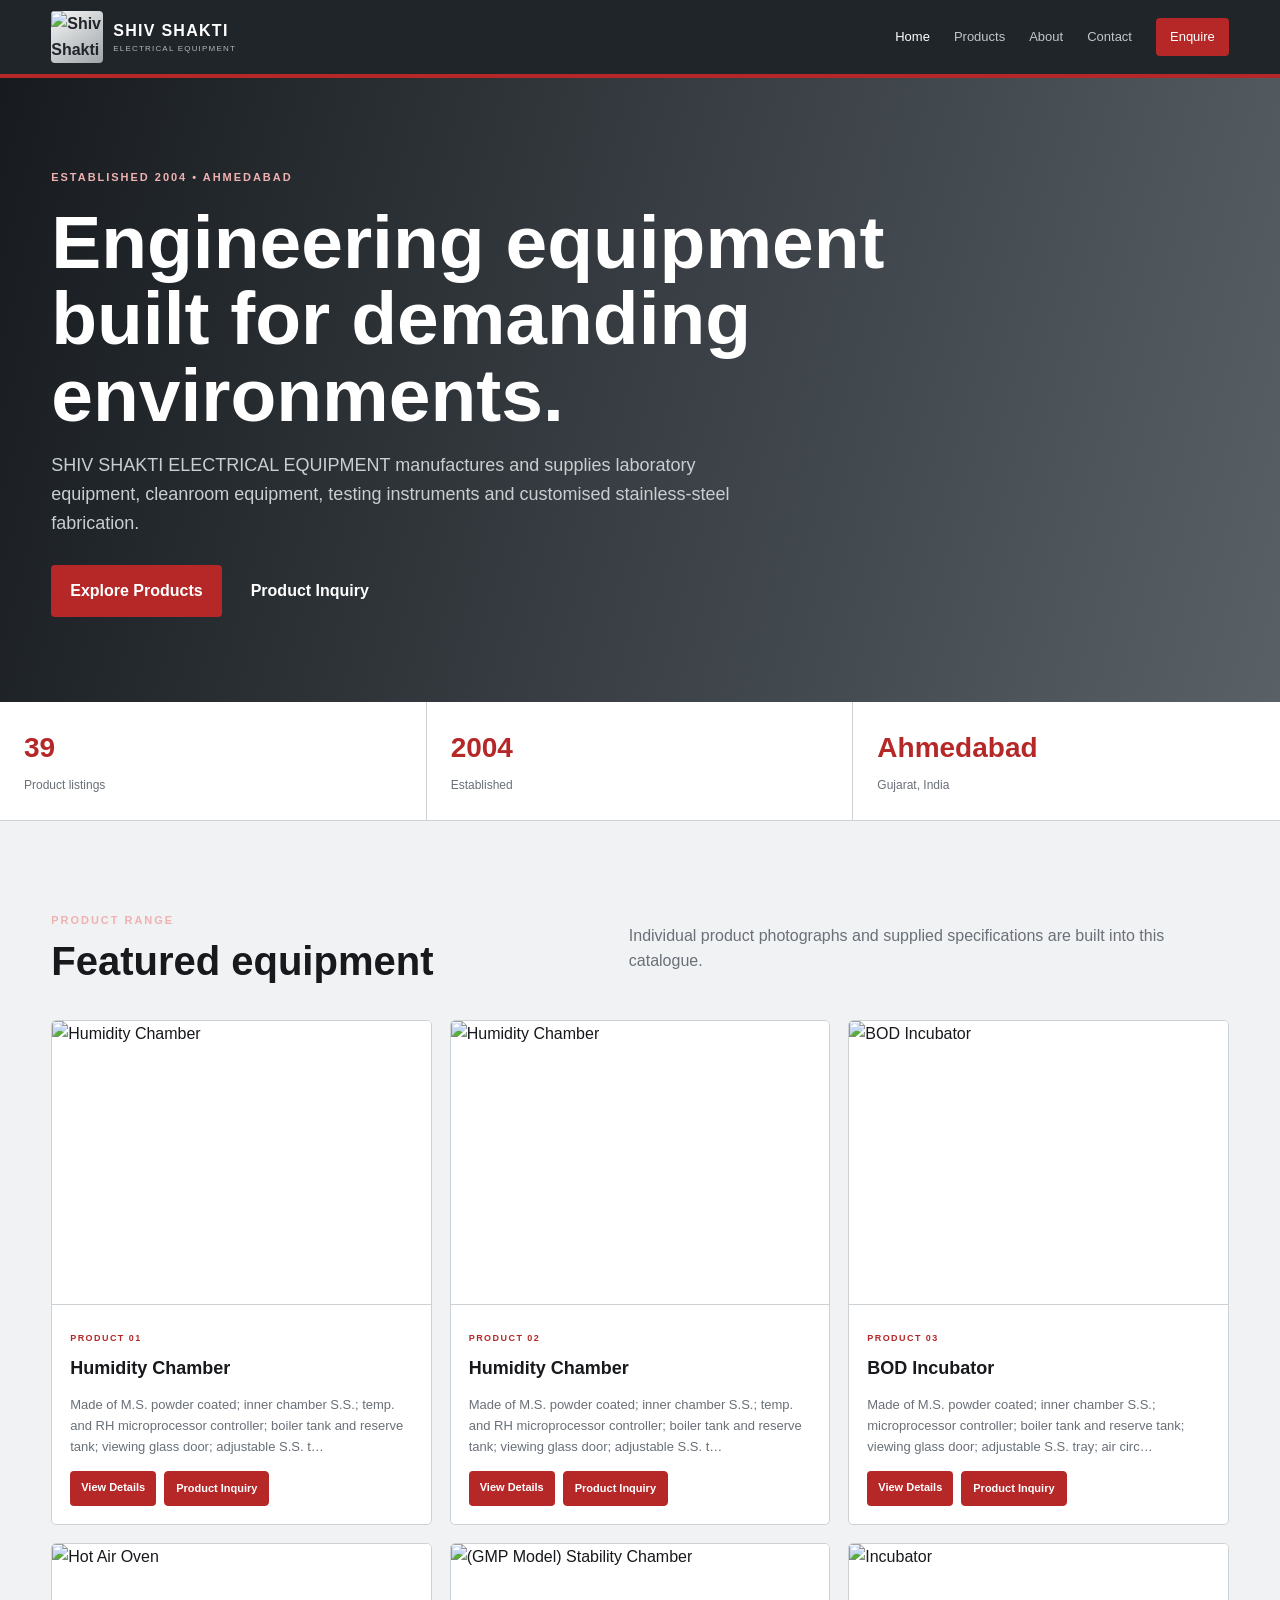
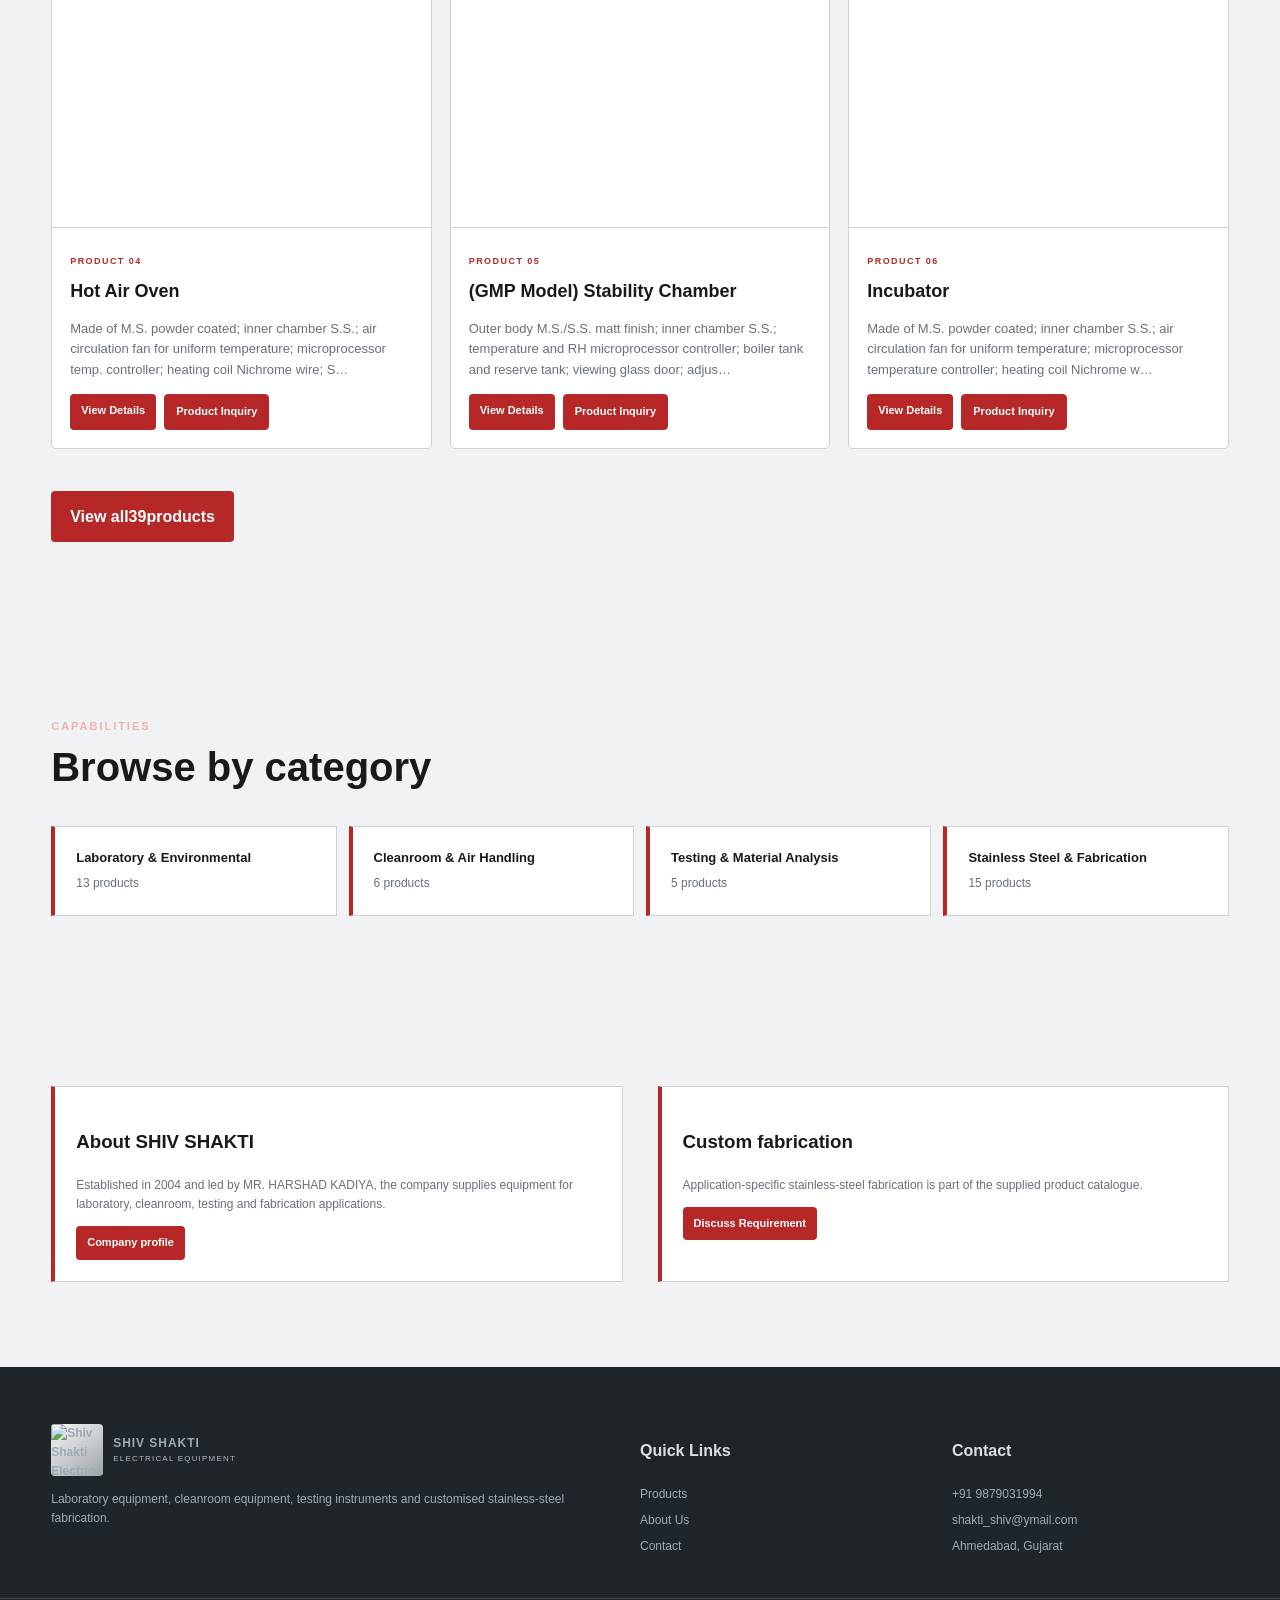
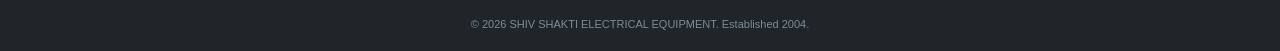
==== index.html @ 259304b1 "Upload SHIV SHAKTI website" ====
<!doctype html><html lang="en"><head><meta charset="utf-8"><meta name="viewport" content="width=device-width,initial-scale=1"><title>SHIV SHAKTI ELECTRICAL EQUIPMENT</title><meta name="description" content="Laboratory Equipment & Custom Stainless-Steel Fabrication"><link rel="stylesheet" href="styles.css"></head><body>
<header class="site-header">
  <div class="container nav-wrap">
    <a class="brand" href="index.html"><span class="brand-mark"><img src="assets/logo.jpeg" alt="Shiv Shakti Electrical Equipment logo"></span><span><b>SHIV SHAKTI</b><small>ELECTRICAL EQUIPMENT</small></span></a>
    <button class="menu-btn" aria-label="Menu" onclick="document.body.classList.toggle('nav-open')">☰</button>
    <nav>
      <a class="active" href="index.html">Home</a>
      <a class="" href="products.html">Products</a>
      <a class="" href="about.html">About</a>
      <a class="" href="contact.html">Contact</a>
      <a class="nav-cta" href="mailto:shakti_shiv@ymail.com?subject=Product%20Inquiry">Enquire</a>
    </nav>
  </div>
</header>
<main>
<section class="hero"><div class="container hero-inner"><span class="eyebrow">Established 2004 • Ahmedabad</span><h1>Engineering equipment built for demanding environments.</h1><p>SHIV SHAKTI ELECTRICAL EQUIPMENT manufactures and supplies laboratory equipment, cleanroom equipment, testing instruments and customised stainless-steel fabrication.</p><div class="hero-actions"><a class="btn" href="products.html">Explore Products</a><a class="btn secondary" href="mailto:shakti_shiv@ymail.com?subject=Product%20Inquiry">Product Inquiry</a></div></div></section>
<section class="stats"><div class="stat"><strong>39</strong><span>Product listings</span></div><div class="stat"><strong>2004</strong><span>Established</span></div><div class="stat"><strong>Ahmedabad</strong><span>Gujarat, India</span></div></section>
<section class="section"><div class="container"><div class="section-head"><div><span class="eyebrow">Product range</span><h2>Featured equipment</h2></div><p>Individual product photographs and supplied specifications are built into this catalogue.</p></div><div class="cards"><article class="product-card">
      <div class="product-img"><img src="assets/product_01_humidity_chamber_1.jpg" alt="Humidity Chamber" loading="lazy"></div>
      <div class="product-body">
        <span class="product-no">PRODUCT 01</span>
        <h3>Humidity Chamber</h3>
        <p>Made of M.S. powder coated; inner chamber S.S.; temp. and RH microprocessor controller; boiler tank and reserve tank; viewing glass door; adjustable S.S. t…</p>
        <div class="card-actions">
          <a class="btn small" href="product.html?id=0">View Details</a>
          <a class="btn small inquiry-btn" href="mailto:shakti_shiv@ymail.com?subject=Product%20Inquiry%20-%20Humidity%20Chamber">Product Inquiry</a>
        </div>
      </div>
    </article><article class="product-card">
      <div class="product-img"><img src="assets/product_02_humidity_chamber_2.jpg" alt="Humidity Chamber" loading="lazy"></div>
      <div class="product-body">
        <span class="product-no">PRODUCT 02</span>
        <h3>Humidity Chamber</h3>
        <p>Made of M.S. powder coated; inner chamber S.S.; temp. and RH microprocessor controller; boiler tank and reserve tank; viewing glass door; adjustable S.S. t…</p>
        <div class="card-actions">
          <a class="btn small" href="product.html?id=1">View Details</a>
          <a class="btn small inquiry-btn" href="mailto:shakti_shiv@ymail.com?subject=Product%20Inquiry%20-%20Humidity%20Chamber">Product Inquiry</a>
        </div>
      </div>
    </article><article class="product-card">
      <div class="product-img"><img src="assets/product_03_bod_incubator.jpg" alt="BOD Incubator" loading="lazy"></div>
      <div class="product-body">
        <span class="product-no">PRODUCT 03</span>
        <h3>BOD Incubator</h3>
        <p>Made of M.S. powder coated; inner chamber S.S.; microprocessor controller; boiler tank and reserve tank; viewing glass door; adjustable S.S. tray; air circ…</p>
        <div class="card-actions">
          <a class="btn small" href="product.html?id=2">View Details</a>
          <a class="btn small inquiry-btn" href="mailto:shakti_shiv@ymail.com?subject=Product%20Inquiry%20-%20BOD%20Incubator">Product Inquiry</a>
        </div>
      </div>
    </article><article class="product-card">
      <div class="product-img"><img src="assets/product_04_hot_air_oven.jpg" alt="Hot Air Oven" loading="lazy"></div>
      <div class="product-body">
        <span class="product-no">PRODUCT 04</span>
        <h3>Hot Air Oven</h3>
        <p>Made of M.S. powder coated; inner chamber S.S.; air circulation fan for uniform temperature; microprocessor temp. controller; heating coil Nichrome wire; S…</p>
        <div class="card-actions">
          <a class="btn small" href="product.html?id=3">View Details</a>
          <a class="btn small inquiry-btn" href="mailto:shakti_shiv@ymail.com?subject=Product%20Inquiry%20-%20Hot%20Air%20Oven">Product Inquiry</a>
        </div>
      </div>
    </article><article class="product-card">
      <div class="product-img"><img src="assets/product_05_gmp_stability_chamber.jpg" alt="(GMP Model) Stability Chamber" loading="lazy"></div>
      <div class="product-body">
        <span class="product-no">PRODUCT 05</span>
        <h3>(GMP Model) Stability Chamber</h3>
        <p>Outer body M.S./S.S. matt finish; inner chamber S.S.; temperature and RH microprocessor controller; boiler tank and reserve tank; viewing glass door; adjus…</p>
        <div class="card-actions">
          <a class="btn small" href="product.html?id=4">View Details</a>
          <a class="btn small inquiry-btn" href="mailto:shakti_shiv@ymail.com?subject=Product%20Inquiry%20-%20%28GMP%20Model%29%20Stability%20Chamber">Product Inquiry</a>
        </div>
      </div>
    </article><article class="product-card">
      <div class="product-img"><img src="assets/product_06_incubator.jpg" alt="Incubator" loading="lazy"></div>
      <div class="product-body">
        <span class="product-no">PRODUCT 06</span>
        <h3>Incubator</h3>
        <p>Made of M.S. powder coated; inner chamber S.S.; air circulation fan for uniform temperature; microprocessor temperature controller; heating coil Nichrome w…</p>
        <div class="card-actions">
          <a class="btn small" href="product.html?id=5">View Details</a>
          <a class="btn small inquiry-btn" href="mailto:shakti_shiv@ymail.com?subject=Product%20Inquiry%20-%20Incubator">Product Inquiry</a>
        </div>
      </div>
    </article><div style="margin-top:24px"><a class="btn" href="products.html">View all <span data-product-count></span> products</a></div></div></section>
<section class="section"><div class="container"><div class="section-head"><div><span class="eyebrow">Capabilities</span><h2>Browse by category</h2></div></div><div class="category-grid"><a class="category" href="products.html"><b>Laboratory &amp; Environmental</b><span>13 products</span></a><a class="category" href="products.html"><b>Cleanroom &amp; Air Handling</b><span>6 products</span></a><a class="category" href="products.html"><b>Testing &amp; Material Analysis</b><span>5 products</span></a><a class="category" href="products.html"><b>Stainless Steel &amp; Fabrication</b><span>15 products</span></a></div></div></section>
<section class="section"><div class="container two-col"><div class="info-box"><h3>About SHIV SHAKTI</h3><p>Established in 2004 and led by MR. HARSHAD KADIYA, the company supplies equipment for laboratory, cleanroom, testing and fabrication applications.</p><a class="btn small" href="about.html">Company profile</a></div><div class="info-box"><h3>Custom fabrication</h3><p>Application-specific stainless-steel fabrication is part of the supplied product catalogue.</p><a class="btn small" href="mailto:shakti_shiv@ymail.com?subject=Custom%20Fabrication%20Inquiry">Discuss Requirement</a></div></div></section>
</main>
<footer>
  <div class="container footer-grid">
    <div><div class="brand footer-brand"><span class="brand-mark"><img src="assets/logo.jpeg" alt="Shiv Shakti Electrical Equipment logo"></span><span><b>SHIV SHAKTI</b><small>ELECTRICAL EQUIPMENT</small></span></div>
    <p>Laboratory equipment, cleanroom equipment, testing instruments and customised stainless-steel fabrication.</p></div>
    <div><h4>Quick Links</h4><a href="products.html">Products</a><a href="about.html">About Us</a><a href="contact.html">Contact</a></div>
    <div><h4>Contact</h4><a href="tel:+919879031994">+91 9879031994</a><a href="mailto:shakti_shiv@ymail.com">shakti_shiv@ymail.com</a><span>Ahmedabad, Gujarat</span></div>
  </div>
  <div class="copyright">© <span data-year></span> SHIV SHAKTI ELECTRICAL EQUIPMENT. Established 2004.</div>
</footer>
<script src="script.js"></script></body></html>
---- styles.css ----
:root{--bg:#f1f2f3;--ink:#17191c;--muted:#697078;--red:#b62828;--line:#cdd2d6}*{box-sizing:border-box}body{margin:0;background:var(--bg);color:var(--ink);font-family:Arial,Helvetica,sans-serif;line-height:1.6}a{color:inherit;text-decoration:none}.container{width:min(1180px,92%);margin:auto}.site-header{background:#20252a;color:#fff;position:sticky;top:0;z-index:20;border-bottom:4px solid var(--red)}.nav-wrap{height:74px;display:flex;align-items:center;justify-content:space-between}.brand{display:flex;align-items:center;gap:10px}.brand-mark{width:52px;height:52px;overflow:hidden;background:linear-gradient(145deg,#f7f7f7,#9ea4a8);color:#20252a;border-radius:4px;display:grid;place-items:center;font-weight:900}.brand b{display:block;letter-spacing:.08em}.brand small{display:block;font-size:8px;color:#aeb7bd;letter-spacing:.15em}nav{display:flex;align-items:center;gap:24px}nav a{font-size:13px;color:#bfc7cc}nav a.active,nav a:hover{color:#fff}.nav-cta{background:var(--red);color:#fff!important;padding:9px 14px;border-radius:4px}.menu-btn{display:none;background:none;color:#fff;border:0;font-size:25px}.hero{min-height:620px;background:linear-gradient(105deg,#171b1f,#596167);color:#fff;display:flex;align-items:center}.hero-inner{padding:85px 0}.eyebrow{color:#f0b1b1;text-transform:uppercase;letter-spacing:.18em;font-size:11px;font-weight:900}.hero h1{font-size:clamp(44px,6vw,75px);line-height:1.02;max-width:900px;margin:15px 0}.hero p{color:#c8ced2;max-width:700px;font-size:18px}.hero-actions{display:flex;gap:10px;flex-wrap:wrap;margin-top:28px}.btn{display:inline-flex;justify-content:center;padding:13px 19px;border-radius:4px;background:var(--red);color:#fff;font-weight:800}.btn.secondary{background:transparent;border-color:#69747b}.stats{background:#fff;display:grid;grid-template-columns:repeat(3,1fr);border-bottom:1px solid var(--line)}.stat{padding:24px;border-right:1px solid var(--line)}.stat:last-child{border:0}.stat strong{font-size:28px;color:var(--red);display:block}.stat span{color:var(--muted);font-size:12px}.section{padding:85px 0}.section-head{display:flex;justify-content:space-between;align-items:end;gap:25px;margin-bottom:30px}.section h2{font-size:40px;line-height:1.1;margin:7px 0}.section-head p{max-width:600px;color:var(--muted)}.cards{display:grid;grid-template-columns:repeat(3,1fr);gap:18px}.product-card{background:#fff;border:1px solid var(--line);border-radius:5px;overflow:hidden}.product-img{aspect-ratio:4/3;background:#fff;border-bottom:1px solid var(--line)}.product-img img{width:100%;height:100%;object-fit:contain}.product-body{padding:18px}.product-no{font-size:9px;letter-spacing:.16em;color:var(--red);font-weight:900}.product-body h3{margin:5px 0;font-size:18px}.product-body p{color:var(--muted);font-size:13px;min-height:62px}.card-actions{display:flex;gap:8px}.btn.small,.icon-btn{padding:8px 11px;font-size:11px}.icon-btn{border:1px solid #b9c0c5;border-radius:4px;color:#188354;font-weight:900}.category-grid{display:grid;grid-template-columns:repeat(4,1fr);gap:12px}.category,.info-box{background:#fff;border:1px solid var(--line);padding:21px;border-left:4px solid var(--red)}.category b{display:block;font-size:13px}.category span,.info-box p{font-size:12px;color:var(--muted)}.page-hero{padding:62px 0;background:#fff;border-bottom:1px solid var(--line)}.page-hero h1{font-size:52px;margin:8px 0}.page-hero p{color:var(--muted);max-width:720px}.search{width:100%;padding:15px;background:#fff;border:1px solid #bfc5c9;border-radius:4px;color:#111;margin:25px 0}.results{font-size:13px;color:var(--muted)}.detail{display:grid;grid-template-columns:1.1fr .9fr;gap:55px;align-items:center;padding:85px 0}.detail-media{background:#fff;border:1px solid var(--line);min-height:500px;display:grid;place-items:center;overflow:hidden}.detail-media img{width:100%;height:100%;max-height:650px;object-fit:contain}.detail-copy h1{font-size:52px;line-height:1.08}.lead{color:var(--muted)}.detail-meta{display:flex;gap:8px;flex-wrap:wrap}.detail-meta span{background:#e6e8ea;border:1px solid #cdd1d4;padding:7px 11px;font-size:11px}.two-col{display:grid;grid-template-columns:1fr 1fr;gap:35px}.contact-list{display:grid;gap:10px}.contact-item{background:#fff;border:1px solid var(--line);padding:16px;border-radius:4px}.contact-item b{display:block}.contact-item a,.contact-item span{color:var(--muted)}footer{background:#20252a;color:#d9dfe2;padding:50px 0 0}.footer-grid{display:grid;grid-template-columns:2fr 1fr 1fr;gap:35px}.footer-grid p,.footer-grid a,.footer-grid span{color:#9eaab2;font-size:12px;display:block;margin:7px 0}.copyright{border-top:1px solid #3a4248;margin-top:35px;padding:17px;text-align:center;color:#7f8b93;font-size:11px}@media(max-width:800px){nav{display:none;position:absolute;top:74px;left:0;right:0;background:#20252a;padding:20px;flex-direction:column}.nav-open nav{display:flex}.menu-btn{display:block}.cards{grid-template-columns:1fr 1fr}.category-grid{grid-template-columns:1fr 1fr}.two-col,.detail,.footer-grid{grid-template-columns:1fr}.stats{grid-template-columns:1fr}.stat{border-right:0;border-bottom:1px solid var(--line)}.section-head{display:block}}@media(max-width:520px){.cards,.category-grid{grid-template-columns:1fr}.hero h1{font-size:45px}}

.brand-mark img{width:100%;height:100%;object-fit:contain;display:block}.inquiry-btn{background:var(--red);color:#fff;border:1px solid var(--red)}.detail-actions{display:flex;gap:10px;flex-wrap:wrap;margin-top:22px}
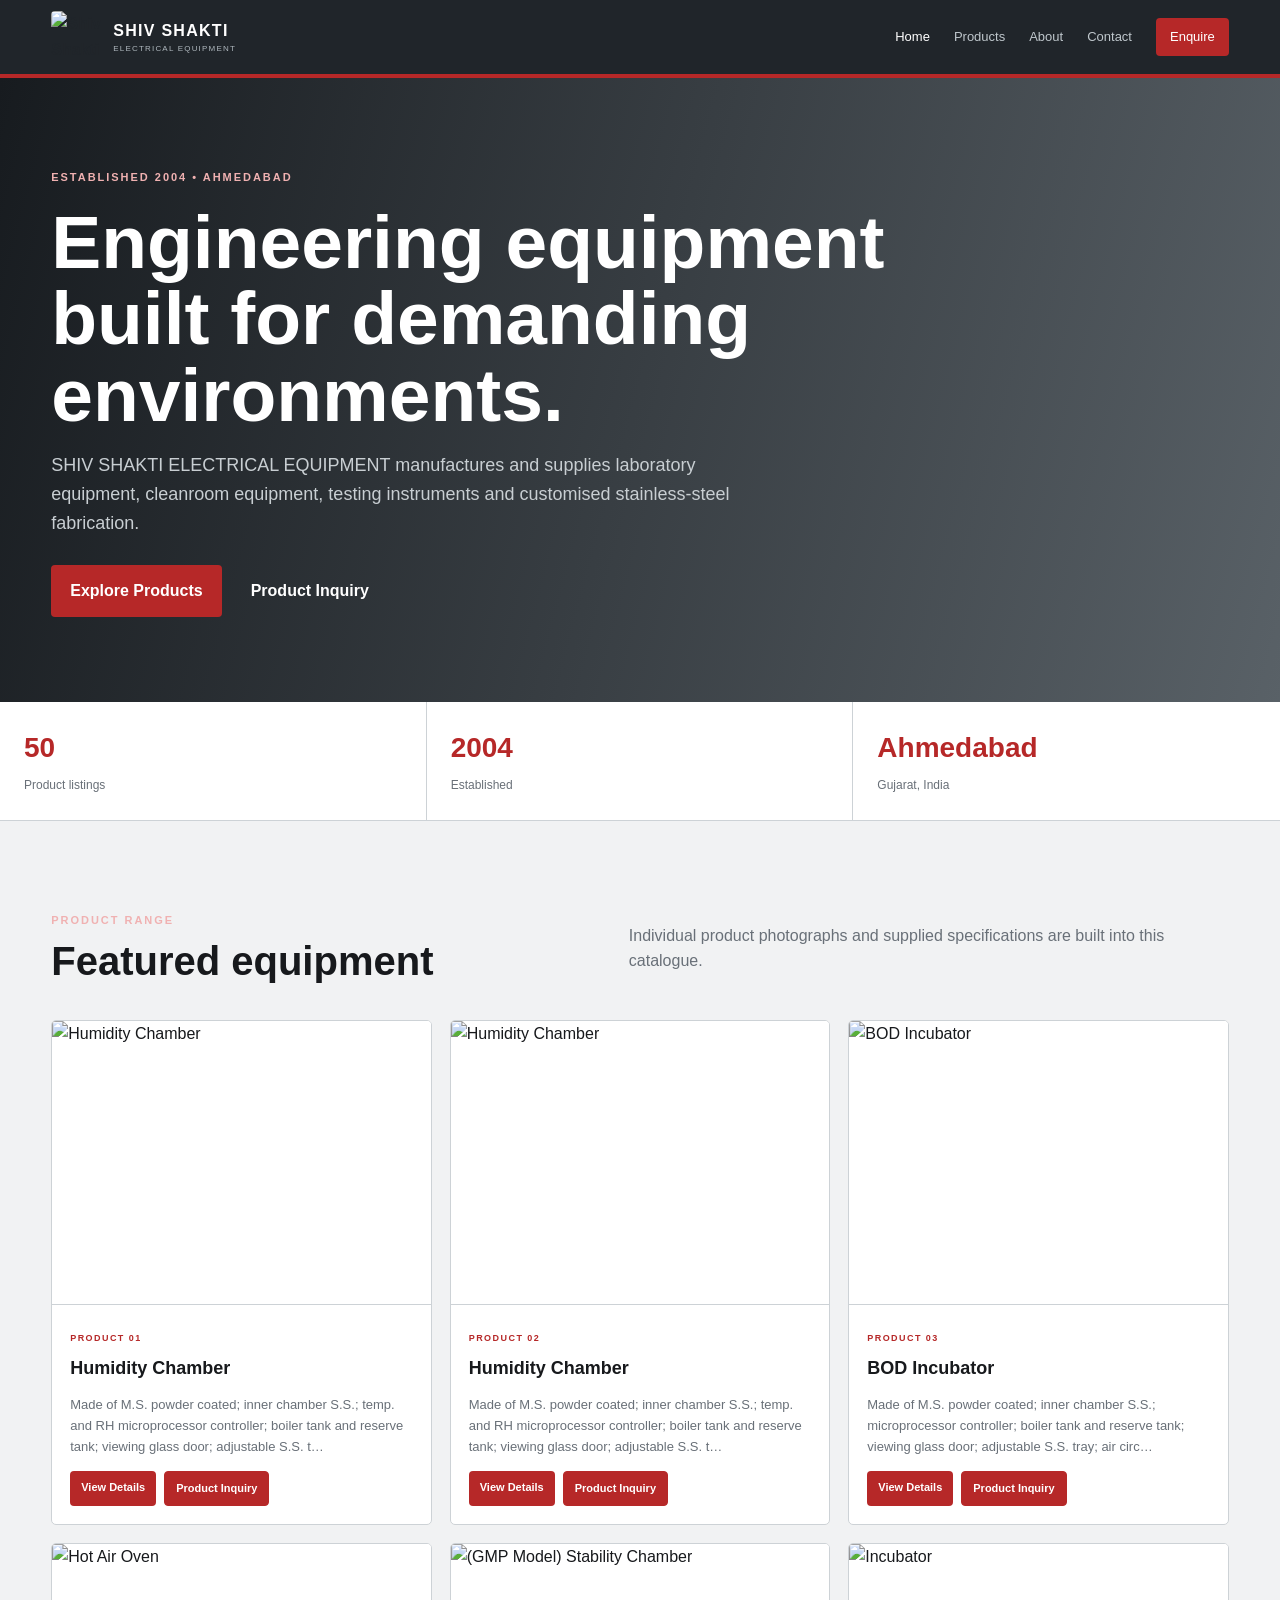
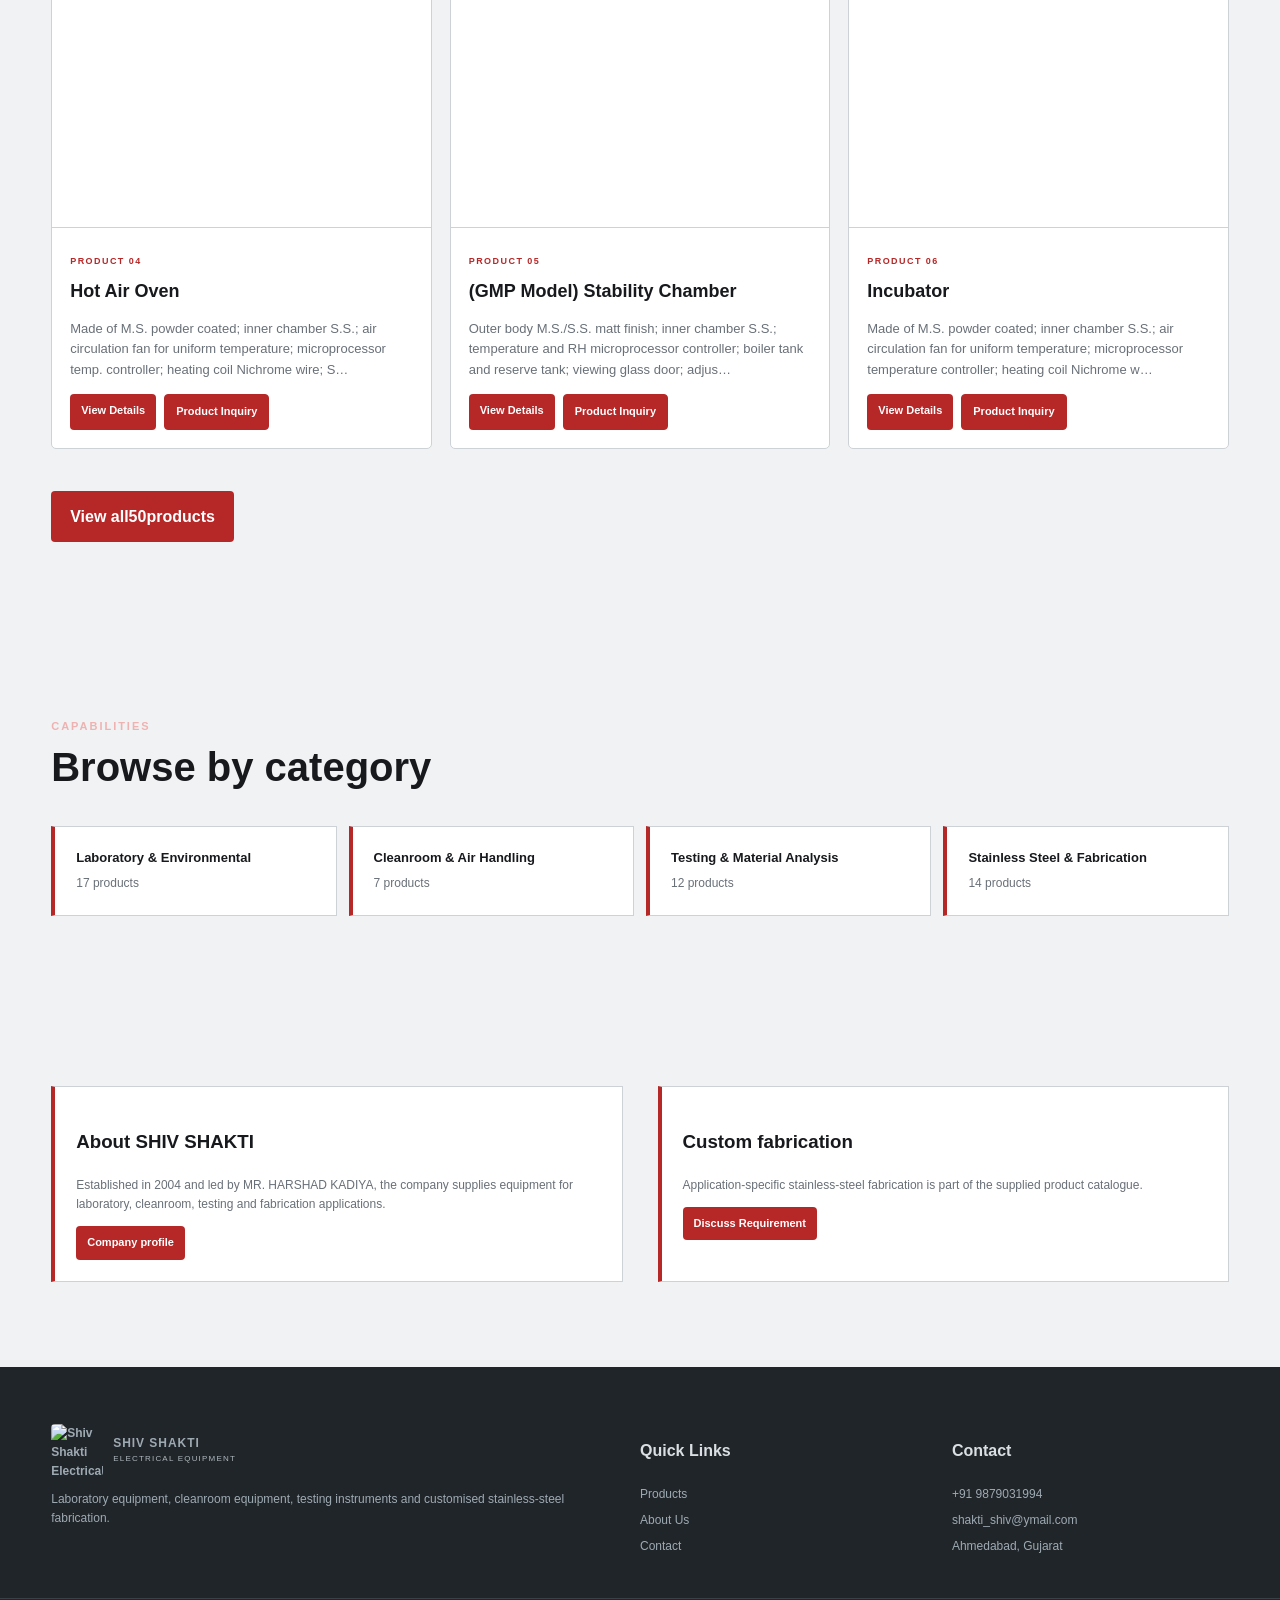
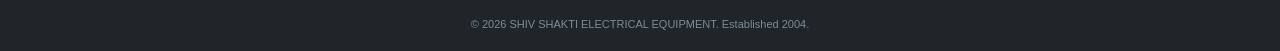
==== commit b9f19836: "Add files via upload" ====
--- a/index.html
+++ b/index.html
@@ -1,7 +1,7 @@
 <!doctype html><html lang="en"><head><meta charset="utf-8"><meta name="viewport" content="width=device-width,initial-scale=1"><title>SHIV SHAKTI ELECTRICAL EQUIPMENT</title><meta name="description" content="Laboratory Equipment & Custom Stainless-Steel Fabrication"><link rel="stylesheet" href="styles.css"></head><body>
 <header class="site-header">
   <div class="container nav-wrap">
-    <a class="brand" href="index.html"><span class="brand-mark"><img src="assets/logo.jpeg" alt="Shiv Shakti Electrical Equipment logo"></span><span><b>SHIV SHAKTI</b><small>ELECTRICAL EQUIPMENT</small></span></a>
+    <a class="brand" href="index.html"><span class="brand-mark"><img src="assets/logo.png" alt="Shiv Shakti Electrical Equipment logo"></span><span><b>SHIV SHAKTI</b><small>ELECTRICAL EQUIPMENT</small></span></a>
     <button class="menu-btn" aria-label="Menu" onclick="document.body.classList.toggle('nav-open')">☰</button>
     <nav>
       <a class="active" href="index.html">Home</a>
@@ -14,7 +14,7 @@
 </header>
 <main>
 <section class="hero"><div class="container hero-inner"><span class="eyebrow">Established 2004 • Ahmedabad</span><h1>Engineering equipment built for demanding environments.</h1><p>SHIV SHAKTI ELECTRICAL EQUIPMENT manufactures and supplies laboratory equipment, cleanroom equipment, testing instruments and customised stainless-steel fabrication.</p><div class="hero-actions"><a class="btn" href="products.html">Explore Products</a><a class="btn secondary" href="mailto:shakti_shiv@ymail.com?subject=Product%20Inquiry">Product Inquiry</a></div></div></section>
-<section class="stats"><div class="stat"><strong>39</strong><span>Product listings</span></div><div class="stat"><strong>2004</strong><span>Established</span></div><div class="stat"><strong>Ahmedabad</strong><span>Gujarat, India</span></div></section>
+<section class="stats"><div class="stat"><strong>50</strong><span>Product listings</span></div><div class="stat"><strong>2004</strong><span>Established</span></div><div class="stat"><strong>Ahmedabad</strong><span>Gujarat, India</span></div></section>
 <section class="section"><div class="container"><div class="section-head"><div><span class="eyebrow">Product range</span><h2>Featured equipment</h2></div><p>Individual product photographs and supplied specifications are built into this catalogue.</p></div><div class="cards"><article class="product-card">
       <div class="product-img"><img src="assets/product_01_humidity_chamber_1.jpg" alt="Humidity Chamber" loading="lazy"></div>
       <div class="product-body">
@@ -82,12 +82,12 @@
         </div>
       </div>
     </article><div style="margin-top:24px"><a class="btn" href="products.html">View all <span data-product-count></span> products</a></div></div></section>
-<section class="section"><div class="container"><div class="section-head"><div><span class="eyebrow">Capabilities</span><h2>Browse by category</h2></div></div><div class="category-grid"><a class="category" href="products.html"><b>Laboratory &amp; Environmental</b><span>13 products</span></a><a class="category" href="products.html"><b>Cleanroom &amp; Air Handling</b><span>6 products</span></a><a class="category" href="products.html"><b>Testing &amp; Material Analysis</b><span>5 products</span></a><a class="category" href="products.html"><b>Stainless Steel &amp; Fabrication</b><span>15 products</span></a></div></div></section>
+<section class="section"><div class="container"><div class="section-head"><div><span class="eyebrow">Capabilities</span><h2>Browse by category</h2></div></div><div class="category-grid"><a class="category" href="products.html?category=Laboratory%20%26%20Environmental"><b>Laboratory &amp; Environmental</b><span>17 products</span></a><a class="category" href="products.html?category=Cleanroom%20%26%20Air%20Handling"><b>Cleanroom &amp; Air Handling</b><span>7 products</span></a><a class="category" href="products.html?category=Testing%20%26%20Material%20Analysis"><b>Testing &amp; Material Analysis</b><span>12 products</span></a><a class="category" href="products.html?category=Stainless%20Steel%20%26%20Fabrication"><b>Stainless Steel &amp; Fabrication</b><span>14 products</span></a></div></div></section>
 <section class="section"><div class="container two-col"><div class="info-box"><h3>About SHIV SHAKTI</h3><p>Established in 2004 and led by MR. HARSHAD KADIYA, the company supplies equipment for laboratory, cleanroom, testing and fabrication applications.</p><a class="btn small" href="about.html">Company profile</a></div><div class="info-box"><h3>Custom fabrication</h3><p>Application-specific stainless-steel fabrication is part of the supplied product catalogue.</p><a class="btn small" href="mailto:shakti_shiv@ymail.com?subject=Custom%20Fabrication%20Inquiry">Discuss Requirement</a></div></div></section>
 </main>
 <footer>
   <div class="container footer-grid">
-    <div><div class="brand footer-brand"><span class="brand-mark"><img src="assets/logo.jpeg" alt="Shiv Shakti Electrical Equipment logo"></span><span><b>SHIV SHAKTI</b><small>ELECTRICAL EQUIPMENT</small></span></div>
+    <div><div class="brand footer-brand"><span class="brand-mark"><img src="assets/logo.png" alt="Shiv Shakti Electrical Equipment logo"></span><span><b>SHIV SHAKTI</b><small>ELECTRICAL EQUIPMENT</small></span></div>
     <p>Laboratory equipment, cleanroom equipment, testing instruments and customised stainless-steel fabrication.</p></div>
     <div><h4>Quick Links</h4><a href="products.html">Products</a><a href="about.html">About Us</a><a href="contact.html">Contact</a></div>
     <div><h4>Contact</h4><a href="tel:+919879031994">+91 9879031994</a><a href="mailto:shakti_shiv@ymail.com">shakti_shiv@ymail.com</a><span>Ahmedabad, Gujarat</span></div>
--- a/styles.css
+++ b/styles.css
@@ -2,3 +2,13 @@
 :root{--bg:#f1f2f3;--ink:#17191c;--muted:#697078;--red:#b62828;--line:#cdd2d6}*{box-sizing:border-box}body{margin:0;background:var(--bg);color:var(--ink);font-family:Arial,Helvetica,sans-serif;line-height:1.6}a{color:inherit;text-decoration:none}.container{width:min(1180px,92%);margin:auto}.site-header{background:#20252a;color:#fff;position:sticky;top:0;z-index:20;border-bottom:4px solid var(--red)}.nav-wrap{height:74px;display:flex;align-items:center;justify-content:space-between}.brand{display:flex;align-items:center;gap:10px}.brand-mark{width:52px;height:52px;overflow:hidden;background:linear-gradient(145deg,#f7f7f7,#9ea4a8);color:#20252a;border-radius:4px;display:grid;place-items:center;font-weight:900}.brand b{display:block;letter-spacing:.08em}.brand small{display:block;font-size:8px;color:#aeb7bd;letter-spacing:.15em}nav{display:flex;align-items:center;gap:24px}nav a{font-size:13px;color:#bfc7cc}nav a.active,nav a:hover{color:#fff}.nav-cta{background:var(--red);color:#fff!important;padding:9px 14px;border-radius:4px}.menu-btn{display:none;background:none;color:#fff;border:0;font-size:25px}.hero{min-height:620px;background:linear-gradient(105deg,#171b1f,#596167);color:#fff;display:flex;align-items:center}.hero-inner{padding:85px 0}.eyebrow{color:#f0b1b1;text-transform:uppercase;letter-spacing:.18em;font-size:11px;font-weight:900}.hero h1{font-size:clamp(44px,6vw,75px);line-height:1.02;max-width:900px;margin:15px 0}.hero p{color:#c8ced2;max-width:700px;font-size:18px}.hero-actions{display:flex;gap:10px;flex-wrap:wrap;margin-top:28px}.btn{display:inline-flex;justify-content:center;padding:13px 19px;border-radius:4px;background:var(--red);color:#fff;font-weight:800}.btn.secondary{background:transparent;border-color:#69747b}.stats{background:#fff;display:grid;grid-template-columns:repeat(3,1fr);border-bottom:1px solid var(--line)}.stat{padding:24px;border-right:1px solid var(--line)}.stat:last-child{border:0}.stat strong{font-size:28px;color:var(--red);display:block}.stat span{color:var(--muted);font-size:12px}.section{padding:85px 0}.section-head{display:flex;justify-content:space-between;align-items:end;gap:25px;margin-bottom:30px}.section h2{font-size:40px;line-height:1.1;margin:7px 0}.section-head p{max-width:600px;color:var(--muted)}.cards{display:grid;grid-template-columns:repeat(3,1fr);gap:18px}.product-card{background:#fff;border:1px solid var(--line);border-radius:5px;overflow:hidden}.product-img{aspect-ratio:4/3;background:#fff;border-bottom:1px solid var(--line)}.product-img img{width:100%;height:100%;object-fit:contain}.product-body{padding:18px}.product-no{font-size:9px;letter-spacing:.16em;color:var(--red);font-weight:900}.product-body h3{margin:5px 0;font-size:18px}.product-body p{color:var(--muted);font-size:13px;min-height:62px}.card-actions{display:flex;gap:8px}.btn.small,.icon-btn{padding:8px 11px;font-size:11px}.icon-btn{border:1px solid #b9c0c5;border-radius:4px;color:#188354;font-weight:900}.category-grid{display:grid;grid-template-columns:repeat(4,1fr);gap:12px}.category,.info-box{background:#fff;border:1px solid var(--line);padding:21px;border-left:4px solid var(--red)}.category b{display:block;font-size:13px}.category span,.info-box p{font-size:12px;color:var(--muted)}.page-hero{padding:62px 0;background:#fff;border-bottom:1px solid var(--line)}.page-hero h1{font-size:52px;margin:8px 0}.page-hero p{color:var(--muted);max-width:720px}.search{width:100%;padding:15px;background:#fff;border:1px solid #bfc5c9;border-radius:4px;color:#111;margin:25px 0}.results{font-size:13px;color:var(--muted)}.detail{display:grid;grid-template-columns:1.1fr .9fr;gap:55px;align-items:center;padding:85px 0}.detail-media{background:#fff;border:1px solid var(--line);min-height:500px;display:grid;place-items:center;overflow:hidden}.detail-media img{width:100%;height:100%;max-height:650px;object-fit:contain}.detail-copy h1{font-size:52px;line-height:1.08}.lead{color:var(--muted)}.detail-meta{display:flex;gap:8px;flex-wrap:wrap}.detail-meta span{background:#e6e8ea;border:1px solid #cdd1d4;padding:7px 11px;font-size:11px}.two-col{display:grid;grid-template-columns:1fr 1fr;gap:35px}.contact-list{display:grid;gap:10px}.contact-item{background:#fff;border:1px solid var(--line);padding:16px;border-radius:4px}.contact-item b{display:block}.contact-item a,.contact-item span{color:var(--muted)}footer{background:#20252a;color:#d9dfe2;padding:50px 0 0}.footer-grid{display:grid;grid-template-columns:2fr 1fr 1fr;gap:35px}.footer-grid p,.footer-grid a,.footer-grid span{color:#9eaab2;font-size:12px;display:block;margin:7px 0}.copyright{border-top:1px solid #3a4248;margin-top:35px;padding:17px;text-align:center;color:#7f8b93;font-size:11px}@media(max-width:800px){nav{display:none;position:absolute;top:74px;left:0;right:0;background:#20252a;padding:20px;flex-direction:column}.nav-open nav{display:flex}.menu-btn{display:block}.cards{grid-template-columns:1fr 1fr}.category-grid{grid-template-columns:1fr 1fr}.two-col,.detail,.footer-grid{grid-template-columns:1fr}.stats{grid-template-columns:1fr}.stat{border-right:0;border-bottom:1px solid var(--line)}.section-head{display:block}}@media(max-width:520px){.cards,.category-grid{grid-template-columns:1fr}.hero h1{font-size:45px}}
 
 .brand-mark img{width:100%;height:100%;object-fit:contain;display:block}.inquiry-btn{background:var(--red);color:#fff;border:1px solid var(--red)}.detail-actions{display:flex;gap:10px;flex-wrap:wrap;margin-top:22px}
+
+/* Product category filters */
+.category-filter{display:flex;gap:9px;flex-wrap:wrap;margin:0 0 18px}
+.filter-btn{border:1px solid #c6cbd0;background:#fff;color:#333;padding:10px 14px;border-radius:4px;font:inherit;font-size:12px;font-weight:800;cursor:pointer;transition:.18s}
+.filter-btn span{display:inline-block;margin-left:5px;color:#737b82;font-weight:700}
+.filter-btn:hover,.filter-btn.active{background:#20252a;color:#fff;border-color:#20252a}
+.filter-btn.active span{color:#fff}
+.product-category{display:inline-block;margin-top:6px;padding:4px 7px;background:#f0f1f2;border:1px solid #d8dcdf;border-radius:3px;color:#68727a;font-size:9px;font-weight:800;letter-spacing:.05em;text-transform:uppercase}
+.brand-mark{background:transparent}
+@media(max-width:520px){.category-filter{display:grid;grid-template-columns:1fr 1fr}.filter-btn{width:100%;font-size:11px}}
